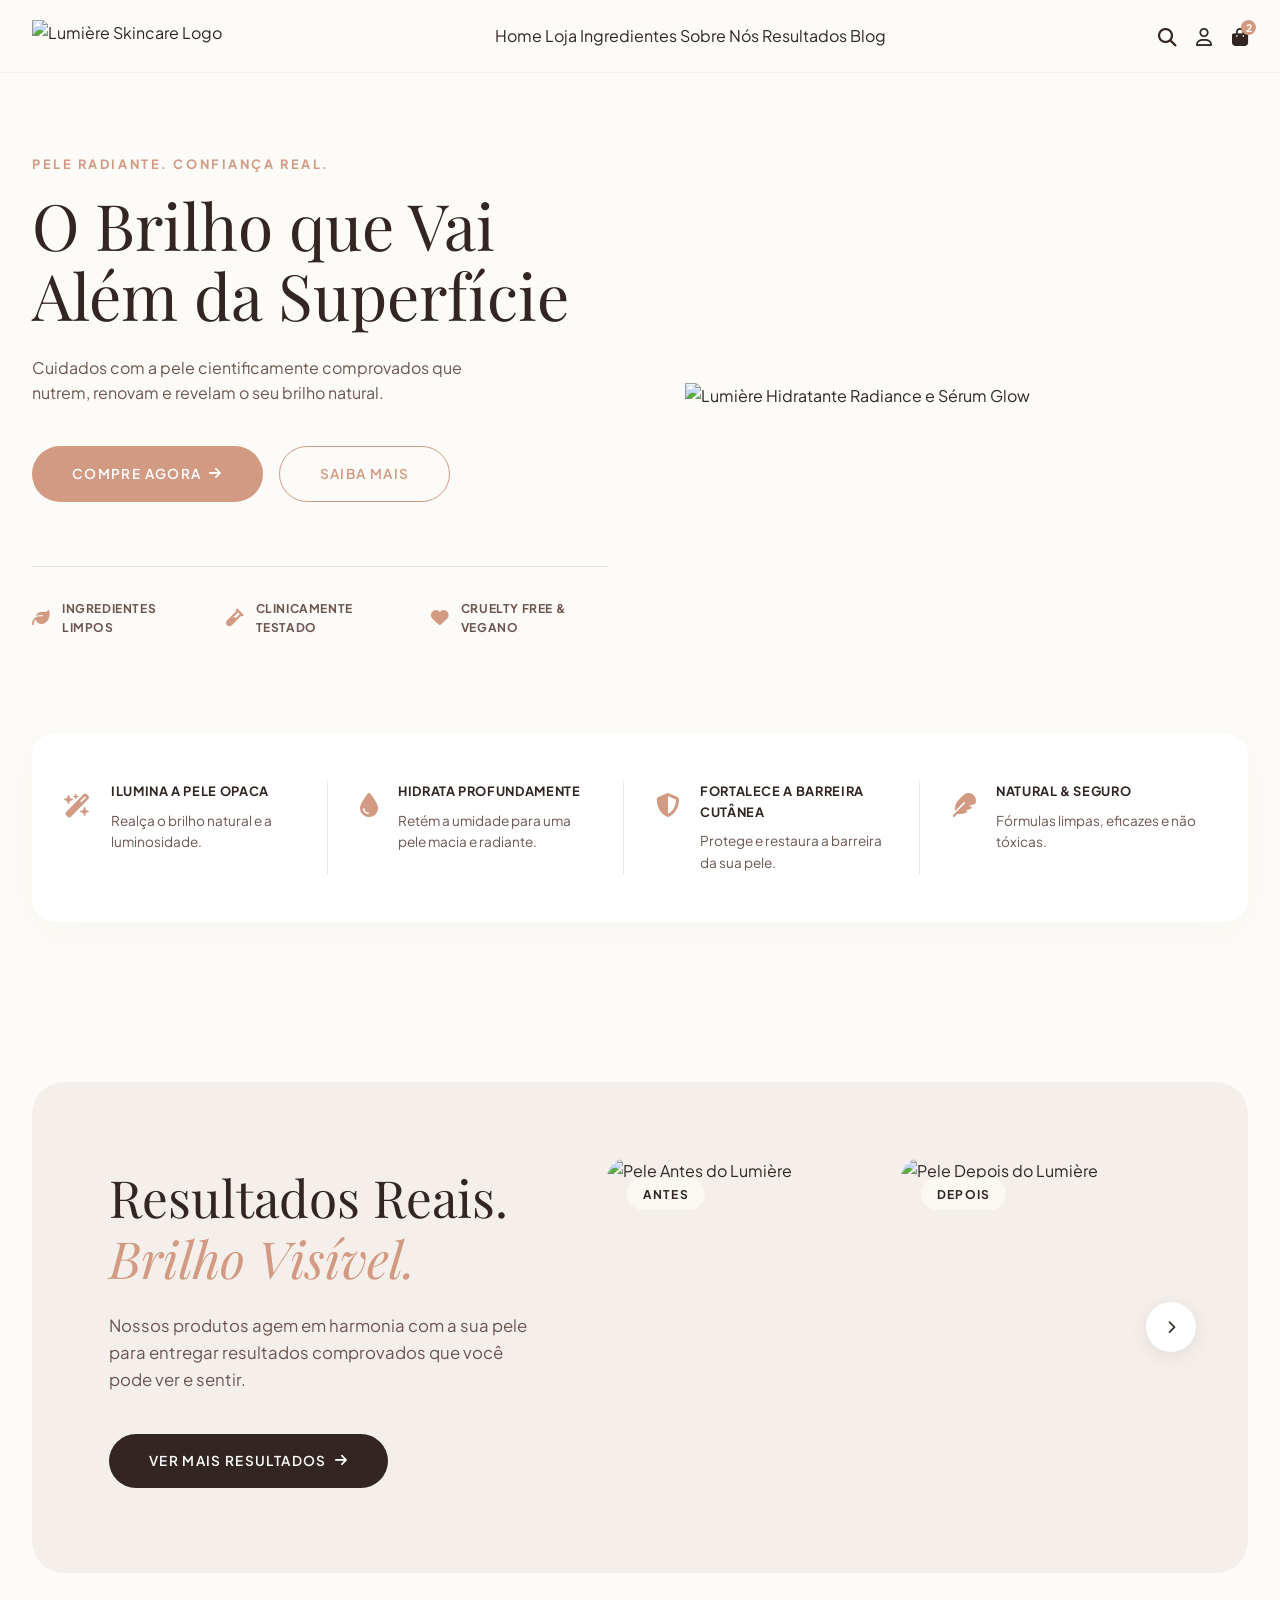
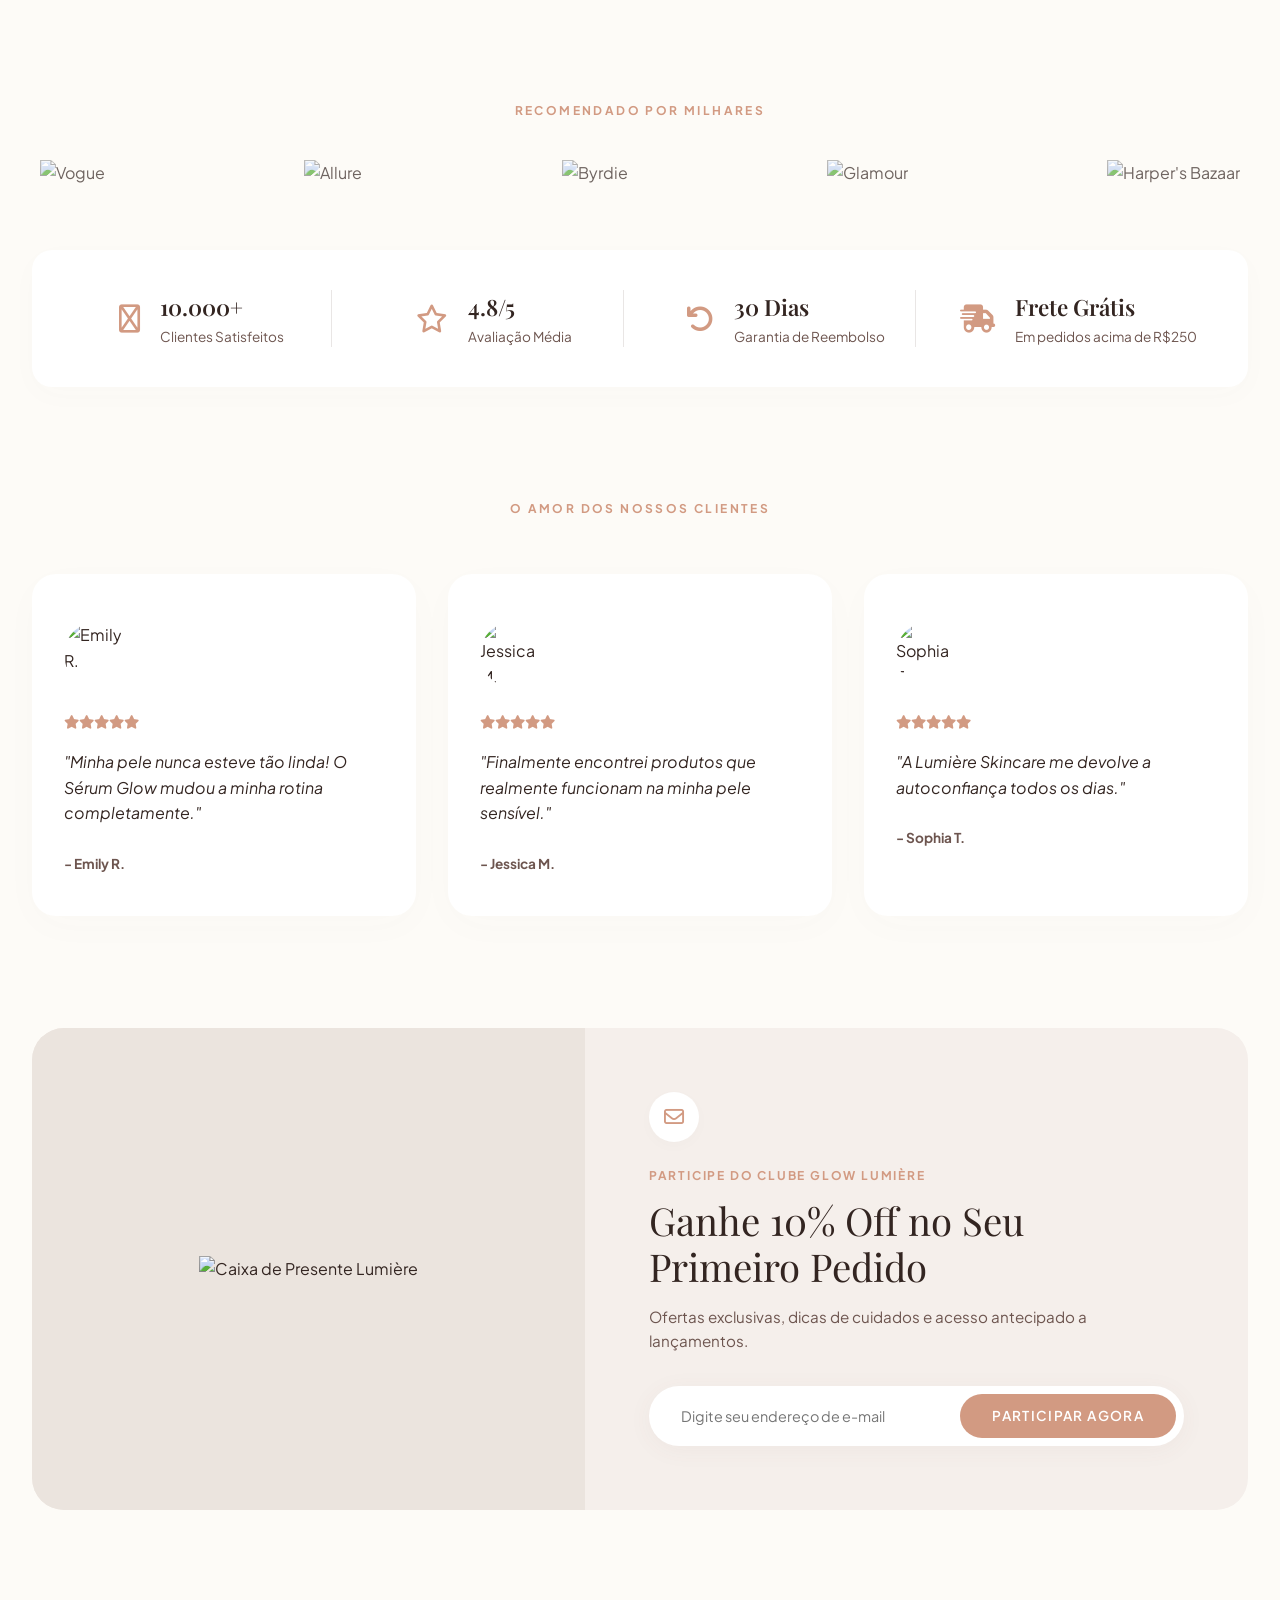
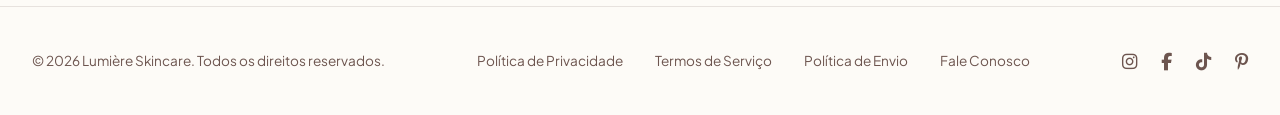
==== index.html @ f9deb0c3 "Update index.html" ====
<!DOCTYPE html>
<html lang="pt-BR">
<head>
    <meta charset="UTF-8">
    <meta name="viewport" content="width=device-width, initial-scale=1.0">
    <title>Lumière Skincare | Marca de Cosméticos de Luxo</title>
    <link rel="stylesheet" href="css/style.css">
</head>
<body>

    <header class="main-header">
        <div class="header-container">
            <div class="logo">
                <a href="#">
                    <img src="https://placehold.co/150x40/332521/FDFBF7?text=LUMIÈRE" alt="Lumière Skincare Logo">
                </a>
            </div>
            
<nav>
    <a href="index.html">Home</a>
    <a href="loja.html">Loja</a>
    <a href="ingredientes.html">Ingredientes</a>
    <a href="sobre.html">Sobre Nós</a>
    <a href="resultados.html">Resultados</a>
    <a href="blog.html">Blog</a>
</nav>
            <div class="header-actions">
                <button aria-label="Buscar"><i class="fa-solid fa-magnifying-glass"></i></button>
                <button aria-label="Minha Conta"><i class="fa-regular fa-user"></i></button>
                <button aria-label="Carrinho" class="cart-icon" data-count="2"><i class="fa-solid fa-bag-shopping"></i></button>
                <button aria-label="Menu Mobile" class="mobile-menu-toggle"><i class="fa-solid fa-bars"></i></button>
            </div>
        </div>
    </header>

    <main>
        <section class="hero-section">
            <div class="hero-container">
                <div class="hero-content">
                    <span class="hero-subtitle">PELE RADIANTE. CONFIANÇA REAL.</span>
                    <h1 class="hero-title">O Brilho que Vai<br>Além da Superfície</h1>
                    <p class="hero-description">
                        Cuidados com a pele cientificamente comprovados que nutrem, renovam e revelam o seu brilho natural.
                    </p>
                    <div class="hero-buttons">
                        <a href="#" class="btn btn-primary">COMPRE AGORA <i class="fa-solid fa-arrow-right"></i></a>
                        <a href="#" class="btn btn-secondary">SAIBA MAIS</a>
                    </div>
                    
                    <div class="hero-badges">
                        <div class="badge-item">
                            <i class="fa-solid fa-leaf"></i>
                            <span>INGREDIENTES LIMPOS</span>
                        </div>
                        <div class="badge-item">
                            <i class="fa-solid fa-vial"></i>
                            <span>CLINICAMENTE TESTADO</span>
                        </div>
                        <div class="badge-item">
                            <i class="fa-solid fa-heart"></i>
                            <span>CRUELTY FREE & VEGANO</span>
                        </div>
                    </div>
                </div>
                
                <div class="hero-images">
                    <div class="hero-main-image-wrapper">
                        <img src="https://placehold.co/550x550/E6BAA8/332521?text=Produtos+Lumière" alt="Lumière Hidratante Radiance e Sérum Glow" class="hero-main-img">
                    </div>
                </div>
            </div>
        </section>

        <section class="benefits-section">
            <div class="benefits-container">
                <div class="benefit-card">
                    <div class="benefit-icon">
                        <i class="fa-solid fa-wand-magic-sparkles"></i>
                    </div>
                    <div class="benefit-text">
                        <h3>ILUMINA A PELE OPACA</h3>
                        <p>Realça o brilho natural e a luminosidade.</p>
                    </div>
                </div>
                
                <div class="benefit-card">
                    <div class="benefit-icon">
                        <i class="fa-solid fa-droplet"></i>
                    </div>
                    <div class="benefit-text">
                        <h3>HIDRATA PROFUNDAMENTE</h3>
                        <p>Retém a umidade para uma pele macia e radiante.</p>
                    </div>
                </div>
                
                <div class="benefit-card">
                    <div class="benefit-icon">
                        <i class="fa-solid fa-shield-halved"></i>
                    </div>
                    <div class="benefit-text">
                        <h3>FORTALECE A BARREIRA CUTÂNEA</h3>
                        <p>Protege e restaura a barreira da sua pele.</p>
                    </div>
                </div>
                
                <div class="benefit-card">
                    <div class="benefit-icon">
                        <i class="fa-solid fa-feather"></i>
                    </div>
                    <div class="benefit-text">
                        <h3>NATURAL & SEGURO</h3>
                        <p>Fórmulas limpas, eficazes e não tóxicas.</p>
                    </div>
                </div>
            </div>
        </section>

        <section class="results-section">
            <div class="results-container">
                <div class="results-content">
                    <h2 class="section-title">Resultados Reais. <span class="text-highlight">Brilho Visível.</span></h2>
                    <p class="section-description">
                        Nossos produtos agem em harmonia com a sua pele para entregar resultados comprovados que você pode ver e sentir.
                    </p>
                    <a href="#" class="btn btn-primary-dark">VER MAIS RESULTADOS <i class="fa-solid fa-arrow-right"></i></a>
                </div>
                
                <div class="results-gallery">
                    <div class="gallery-slider">
                        <div class="image-container before-image">
                            <img src="https://placehold.co/300x475/EBE4DE/332521?text=ANTES" alt="Pele Antes do Lumière">
                            <span class="image-label">ANTES</span>
                        </div>
                        <div class="image-container after-image">
                            <img src="https://placehold.co/300x475/E6BAA8/332521?text=DEPOIS" alt="Pele Depois do Lumière">
                            <span class="image-label">DEPOIS</span>
                        </div>
                        <button class="slider-arrow" aria-label="Próxima imagem">
                            <i class="fa-solid fa-chevron-right"></i>
                        </button>
                    </div>
                </div>
            </div>
        </section>

        <section class="press-section">
            <p class="press-subtitle">RECOMENDADO POR MILHARES</p>
            <div class="press-container">
                <div class="press-logo"><img src="https://placehold.co/120x30/transparent/6D554F?text=VOGUE" alt="Vogue"></div>
                <div class="press-logo"><img src="https://placehold.co/120x30/transparent/6D554F?text=ALLURE" alt="Allure"></div>
                <div class="press-logo"><img src="https://placehold.co/120x30/transparent/6D554F?text=BYRDIE" alt="Byrdie"></div>
                <div class="press-logo"><img src="https://placehold.co/120x30/transparent/6D554F?text=GLAMOUR" alt="Glamour"></div>
                <div class="press-logo"><img src="https://placehold.co/120x30/transparent/6D554F?text=BAZAAR" alt="Harper's Bazaar"></div>
            </div>
        </section>

        <section class="stats-section">
            <div class="stats-container">
                <div class="stat-item">
                    <div class="stat-icon"><i class="fa-regular fa-user-group"></i></div>
                    <div class="stat-info">
                        <h4>10.000+</h4>
                        <p>Clientes Satisfeitos</p>
                    </div>
                </div>
                <div class="stat-item">
                    <div class="stat-icon"><i class="fa-regular fa-star"></i></div>
                    <div class="stat-info">
                        <h4>4.8/5</h4>
                        <p>Avaliação Média</p>
                </div>
                </div>
                <div class="stat-item">
                    <div class="stat-icon"><i class="fa-solid fa-arrow-rotate-left"></i></div>
                    <div class="stat-info">
                        <h4>30 Dias</h4>
                        <p>Garantia de Reembolso</p>
                    </div>
                </div>
                <div class="stat-item">
                    <div class="stat-icon"><i class="fa-solid fa-truck-fast"></i></div>
                    <div class="stat-info">
                        <h4>Frete Grátis</h4>
                        <p>Em pedidos acima de R$250</p>
                    </div>
                </div>
            </div>
        </section>

        <section class="testimonials-section">
            <p class="testimonials-subtitle">O AMOR DOS NOSSOS CLIENTES</p>
            <div class="testimonials-container">
                <div class="testimonial-card">
                    <div class="user-avatar">
                        <img src="https://placehold.co/65x65/E6BAA8/332521?text=User" alt="Emily R.">
                    </div>
                    <div class="testimonial-content">
                        <div class="rating-stars">
                            <i class="fa-solid fa-star"></i><i class="fa-solid fa-star"></i><i class="fa-solid fa-star"></i><i class="fa-solid fa-star"></i><i class="fa-solid fa-star"></i>
                        </div>
                        <p class="quote">"Minha pele nunca esteve tão linda! O Sérum Glow mudou a minha rotina completamente."</p>
                        <span class="author">- Emily R.</span>
                    </div>
                </div>

                <div class="testimonial-card">
                    <div class="user-avatar">
                        <img src="https://placehold.co/65x65/EBE4DE/332521?text=User" alt="Jessica M.">
                    </div>
                    <div class="testimonial-content">
                        <div class="rating-stars">
                            <i class="fa-solid fa-star"></i><i class="fa-solid fa-star"></i><i class="fa-solid fa-star"></i><i class="fa-solid fa-star"></i><i class="fa-solid fa-star"></i>
                        </div>
                        <p class="quote">"Finalmente encontrei produtos que realmente funcionam na minha pele sensível."</p>
                        <span class="author">- Jessica M.</span>
                    </div>
                </div>

                <div class="testimonial-card">
                    <div class="user-avatar">
                        <img src="https://placehold.co/65x65/D29A82/FFFFFF?text=User" alt="Sophia T.">
                    </div>
                    <div class="testimonial-content">
                        <div class="rating-stars">
                            <i class="fa-solid fa-star"></i><i class="fa-solid fa-star"></i><i class="fa-solid fa-star"></i><i class="fa-solid fa-star"></i><i class="fa-solid fa-star"></i>
                        </div>
                        <p class="quote">"A Lumière Skincare me devolve a autoconfiança todos os dias."</p>
                        <span class="author">- Sophia T.</span>
                    </div>
                </div>
            </div>
        </section>

        <section class="newsletter-section">
            <div class="newsletter-container">
                <div class="newsletter-bg-images">
                    <img src="https://placehold.co/400x300/EBE4DE/332521?text=Kit+Lumière" alt="Caixa de Presente Lumière" class="newsletter-prod-img">
                </div>
                <div class="newsletter-content-wrapper">
                    <div class="newsletter-icon-box">
                        <i class="fa-regular fa-envelope"></i>
                    </div>
                    <div class="newsletter-form-container">
                        <span class="newsletter-tag">PARTICIPE DO CLUBE GLOW LUMIÈRE</span>
                        <h2>Ganhe 10% Off no Seu Primeiro Pedido</h2>
                        <p>Ofertas exclusivas, dicas de cuidados e acesso antecipado a lançamentos.</p>
                        
                        <form class="newsletter-form" action="#" method="POST">
                            <input type="email" placeholder="Digite seu endereço de e-mail" required aria-label="Endereço de e-mail">
                            <button type="submit" class="btn btn-submit">PARTICIPAR AGORA</button>
                        </form>
                    </div>
                </div>
            </div>
        </section>
    </main>

    <footer class="main-footer">
        <div class="footer-container">
            <div class="footer-copyright">
                <p>&copy; 2026 Lumière Skincare. Todos os direitos reservados.</p>
            </div>
            
            <nav class="footer-links">
                <ul>
                    <li><a href="#">Política de Privacidade</a></li>
                    <li><a href="#">Termos de Serviço</a></li>
                    <li><a href="#">Política de Envio</a></li>
                    <li><a href="#">Fale Conosco</a></li>
                </ul>
            </nav>

            <div class="footer-socials">
                <a href="#" aria-label="Instagram"><i class="fa-brands fa-instagram"></i></a>
                <a href="#" aria-label="Facebook"><i class="fa-brands fa-facebook-f"></i></a>
                <a href="#" aria-label="TikTok"><i class="fa-brands fa-tiktok"></i></a>
                <a href="#" aria-label="Pinterest"><i class="fa-brands fa-pinterest-p"></i></a>
            </div>
        </div>
    </footer>

    <script src="js/script.js"></script>
</body>
</html>
---- css/style.css ----
@import url('https://fonts.googleapis.com/css2?family=Playfair+Display:ital,wght@0,400..700;1,400..700&family=Plus+Jakarta+Sans:wght@300;400;500;600;700&display=swap');
@import url('https://cdnjs.cloudflare.com/ajax/libs/font-awesome/6.4.0/css/all.min.css');

/* ==========================================================================
   RESET & BASE VARIABLES
   ========================================================================== */
:root {
    --clr-bg-main: #FDFBF7;
    --clr-bg-alt: #F5EFEB;
    --clr-primary: #D29A82;
    --clr-primary-light: #E6BAA8;
    --clr-text-dark: #332521;
    --clr-text-muted: #6D554F;
    --clr-white: #FFFFFF;
    --clr-border: rgba(109, 85, 79, 0.15);
    
    --ff-serif: 'Playfair Display', Georgia, serif;
    --ff-sans: 'Plus Jakarta Sans', sans-serif;
    
    --transition-smooth: cubic-bezier(0.25, 1, 0.5, 1);
    --speed-fast: 0.2s;
    --speed-normal: 0.4s;
}

*, *::before, *::after {
    box-sizing: border-box;
    margin: 0;
    padding: 0;
}

body {
    background-color: var(--clr-bg-main);
    color: var(--clr-text-dark);
    font-family: var(--ff-sans);
    line-height: 1.6;
    overflow-x: hidden;
    -webkit-font-smoothing: antialiased;
}

img {
    max-width: 100%;
    display: block;
    height: auto;
}

a {
    text-decoration: none;
    color: inherit;
    transition: color var(--speed-fast) var(--transition-smooth);
}

button, input {
    font-family: inherit;
    border: none;
    background: none;
}

ul {
    list-style: none;
}

/* ==========================================================================
   SHARED / REUSABLE STYLES
   ========================================================================== */
.btn {
    display: inline-flex;
    align-items: center;
    justify-content: center;
    gap: 0.5rem;
    padding: clamp(0.75rem, 2vw, 1rem) clamp(1.5rem, 4vw, 2.5rem);
    border-radius: 50px;
    font-size: 0.85rem;
    font-weight: 600;
    letter-spacing: 0.1em;
    text-transform: uppercase;
    cursor: pointer;
    transition: all var(--speed-normal) var(--transition-smooth);
}

.btn-primary {
    background-color: var(--clr-primary);
    color: var(--clr-white);
}

.btn-primary:hover {
    background-color: var(--clr-text-dark);
    transform: translateY(-2px);
}

.btn-secondary {
    border: 1px solid var(--clr-primary);
    color: var(--clr-primary);
    background-color: transparent;
}

.btn-secondary:hover {
    background-color: var(--clr-primary);
    color: var(--clr-white);
    transform: translateY(-2px);
}

.btn-primary-dark {
    background-color: var(--clr-text-dark);
    color: var(--clr-white);
}

.btn-primary-dark:hover {
    background-color: var(--clr-primary);
    transform: translateY(-2px);
}

/* ==========================================================================
   HEADER
   ========================================================================== */
.main-header {
    position: fixed;
    top: 0;
    left: 0;
    width: 100%;
    z-index: 1000;
    background-color: rgba(253, 251, 247, 0.95);
    border-bottom: 1px solid rgba(109, 85, 79, 0.05);
    transition: background-color var(--speed-fast);
}

.main-header.sticky {
    background-color: var(--clr-bg-main);
    box-shadow: 0 4px 30px rgba(0, 0, 0, 0.02);
}

.header-container {
    max-width: 1400px;
    margin: 0 auto;
    padding: 1.25rem 2rem;
    display: flex;
    align-items: center;
    justify-content: space-between;
}

.logo img {
    height: clamp(24px, 4vw, 32px);
}

.nav-menu ul {
    display: flex;
    gap: clamp(1rem, 2.5vw, 2.5rem);
}

.nav-menu a {
    font-size: 0.9rem;
    font-weight: 500;
    color: var(--clr-text-muted);
    position: relative;
}

.nav-menu a:hover, .nav-menu a.active {
    color: var(--clr-text-dark);
}

.nav-menu a.active::after {
    content: '';
    position: absolute;
    bottom: -6px;
    left: 50%;
    transform: translateX(-50%);
    width: 15px;
    height: 1.5px;
    background-color: var(--clr-primary);
}

.header-actions {
    display: flex;
    align-items: center;
    gap: 1.25rem;
}

.header-actions button {
    cursor: pointer;
    font-size: 1.15rem;
    color: var(--clr-text-dark);
    transition: color var(--speed-fast);
}

.header-actions button:hover {
    color: var(--clr-primary);
}

.cart-icon {
    position: relative;
}

.cart-icon::after {
    content: attr(data-count);
    position: absolute;
    top: -5px;
    right: -8px;
    background-color: var(--clr-primary);
    color: var(--clr-white);
    font-size: 0.65rem;
    font-weight: 700;
    width: 15px;
    height: 15px;
    border-radius: 50%;
    display: flex;
    align-items: center;
    justify-content: center;
}

.mobile-menu-toggle {
    display: none;
}

/* ==========================================================================
   HERO
   ========================================================================== */
.hero-section {
    padding: clamp(6rem, 12vw, 10rem) 2rem 4rem;
    position: relative;
    overflow: hidden;
}

.hero-container {
    max-width: 1400px;
    margin: 0 auto;
    display: grid;
    grid-template-columns: 1fr 1fr;
    align-items: center;
    gap: 4rem;
}

.hero-subtitle {
    font-size: 0.8rem;
    letter-spacing: 0.2em;
    font-weight: 700;
    color: var(--clr-primary);
    display: block;
    margin-bottom: 1rem;
}

.hero-title {
    font-family: var(--ff-serif);
    font-size: clamp(2.5rem, 5vw, 4.5rem);
    font-weight: 400;
    line-height: 1.1;
    color: var(--clr-text-dark);
    margin-bottom: 1.5rem;
}

.hero-description {
    font-size: clamp(1rem, 1.2vw, 1.15rem);
    color: var(--clr-text-muted);
    max-width: 480px;
    margin-bottom: 2.5rem;
}

.hero-buttons {
    display: flex;
    gap: 1rem;
    margin-bottom: 4rem;
}

.hero-badges {
    display: flex;
    gap: 2rem;
    border-top: 1px solid var(--clr-border);
    padding-top: 2rem;
}

.badge-item {
    display: flex;
    align-items: center;
    gap: 0.75rem;
}

.badge-item i {
    color: var(--clr-primary);
    font-size: 1.1rem;
}

.badge-item span {
    font-size: 0.75rem;
    font-weight: 700;
    letter-spacing: 0.05em;
    color: var(--clr-text-muted);
}

.hero-images {
    position: relative;
    display: flex;
    justify-content: center;
    align-items: center;
}

.hero-main-image-wrapper {
    position: relative;
    width: 100%;
    max-width: 550px;
}

/* ==========================================================================
   BENEFITS
   ========================================================================== */
.benefits-section {
    padding: 2rem;
    margin-bottom: 4rem;
}

.benefits-container {
    max-width: 1400px;
    margin: 0 auto;
    background-color: var(--clr-white);
    border-radius: 24px;
    padding: 3rem 2rem;
    display: grid;
    grid-template-columns: repeat(4, 1fr);
    gap: 2rem;
    box-shadow: 0 10px 40px rgba(109, 85, 79, 0.03);
}

.benefit-card {
    display: flex;
    gap: 1.25rem;
    align-items: flex-start;
}

.benefit-card:not(:last-child) {
    border-right: 1px solid var(--clr-border);
    padding-right: 1.5rem;
}

.benefit-icon {
    color: var(--clr-primary);
    font-size: 1.5rem;
    margin-top: 0.25rem;
}

.benefit-text h3 {
    font-size: 0.8rem;
    font-weight: 700;
    letter-spacing: 0.05em;
    margin-bottom: 0.5rem;
    color: var(--clr-text-dark);
}

.benefit-text p {
    font-size: 0.85rem;
    color: var(--clr-text-muted);
}

/* ==========================================================================
   RESULTS (BEFORE / AFTER)
   ========================================================================== */
.results-section {
    padding: 4rem 2rem;
}

.results-container {
    max-width: 1400px;
    margin: 0 auto;
    background-color: var(--clr-bg-alt);
    border-radius: 32px;
    padding: clamp(3rem, 6vw, 5rem);
    display: grid;
    grid-template-columns: 1fr 1.3fr;
    gap: 4rem;
    align-items: center;
}

.section-title {
    font-family: var(--ff-serif);
    font-size: clamp(2rem, 4vw, 3.2rem);
    font-weight: 400;
    line-height: 1.2;
    margin-bottom: 1.5rem;
}

.text-highlight {
    color: var(--clr-primary);
    font-style: italic;
}

.section-description {
    font-size: 1.05rem;
    color: var(--clr-text-muted);
    margin-bottom: 2.5rem;
    max-width: 420px;
}

.results-gallery {
    position: relative;
}

.gallery-slider {
    display: flex;
    gap: 1.5rem;
    position: relative;
}

.image-container {
    position: relative;
    flex: 1;
    border-radius: 20px;
    overflow: hidden;
}

.image-container img {
    width: 100%;
    object-fit: cover;
    aspect-ratio: 4/5;
}

.image-label {
    position: absolute;
    top: 1.25rem;
    left: 1.25rem;
    background-color: rgba(253, 251, 247, 0.8);
    padding: 0.4rem 1rem;
    border-radius: 50px;
    font-size: 0.75rem;
    font-weight: 700;
    letter-spacing: 0.1em;
}

.slider-arrow {
    position: absolute;
    right: -25px;
    top: 50%;
    transform: translateY(-50%);
    background-color: var(--clr-white);
    color: var(--clr-text-dark);
    width: 50px;
    height: 50px;
    border-radius: 50%;
    display: flex;
    align-items: center;
    justify-content: center;
    box-shadow: 0 4px 20px rgba(0,0,0,0.08);
    cursor: pointer;
    z-index: 10;
    transition: all var(--speed-fast);
}

.slider-arrow:hover {
    background-color: var(--clr-text-dark);
    color: var(--clr-white);
}

/* ==========================================================================
   PRESS LOGOS
   ========================================================================== */
.press-section {
    padding: 4rem 2rem 2rem;
    text-align: center;
}

.press-subtitle {
    font-size: 0.75rem;
    font-weight: 700;
    letter-spacing: 0.2em;
    color: var(--clr-primary);
    margin-bottom: 2.5rem;
}

.press-container {
    max-width: 1200px;
    margin: 0 auto;
    display: flex;
    justify-content: space-between;
    align-items: center;
    gap: 2rem;
    opacity: 0.7;
}

.press-logo img {
    max-height: 28px;
    object-fit: contain;
}

/* ==========================================================================
   STATS BAR
   ========================================================================== */
.stats-section {
    padding: 2rem;
}

.stats-container {
    max-width: 1400px;
    margin: 0 auto;
    background-color: var(--clr-white);
    border-radius: 20px;
    padding: 2.5rem;
    display: grid;
    grid-template-columns: repeat(4, 1fr);
    gap: 2rem;
    box-shadow: 0 8px 30px rgba(109, 85, 79, 0.02);
}

.stat-item {
    display: flex;
    align-items: center;
    justify-content: center;
    gap: 1.25rem;
}

.stat-item:not(:last-child) {
    border-right: 1px solid var(--clr-border);
}

.stat-icon {
    font-size: 1.75rem;
    color: var(--clr-primary);
}

.stat-info h4 {
    font-family: var(--ff-serif);
    font-size: 1.4rem;
    font-weight: 600;
}

.stat-info p {
    font-size: 0.85rem;
    color: var(--clr-text-muted);
}

/* ==========================================================================
   TESTIMONIALS
   ========================================================================== */
.testimonials-section {
    padding: 5rem 2rem;
    text-align: center;
}

.testimonials-subtitle {
    font-size: 0.75rem;
    font-weight: 700;
    letter-spacing: 0.2em;
    color: var(--clr-primary);
    margin-bottom: 3.5rem;
}

.testimonials-container {
    max-width: 1400px;
    margin: 0 auto;
    display: grid;
    grid-template-columns: repeat(3, 1fr);
    gap: 2rem;
}

.testimonial-card {
    background-color: var(--clr-white);
    border-radius: 24px;
    padding: 3rem 2rem 2.5rem;
    position: relative;
    box-shadow: 0 10px 40px rgba(109, 85, 79, 0.02);
    text-align: left;
    display: flex;
    flex-direction: column;
}

.user-avatar {
    width: 65px;
    height: 65px;
    border-radius: 50%;
    overflow: hidden;
    margin-bottom: 1.5rem;
}

.user-avatar img {
    width: 100%;
    height: 100%;
    object-fit: cover;
}

.rating-stars {
    color: var(--clr-primary);
    font-size: 0.85rem;
    margin-bottom: 1rem;
}

.quote {
    font-size: 1rem;
    color: var(--clr-text-dark);
    font-style: italic;
    line-height: 1.6;
    margin-bottom: 1.5rem;
    flex-grow: 1;
}

.author {
    font-size: 0.85rem;
    font-weight: 700;
    color: var(--clr-text-muted);
}

/* ==========================================================================
   NEWSLETTER
   ========================================================================== */
.newsletter-section {
    padding: 2rem;
    margin-bottom: 4rem;
}

.newsletter-container {
    max-width: 1400px;
    margin: 0 auto;
    background-color: var(--clr-bg-alt);
    border-radius: 32px;
    display: grid;
    grid-template-columns: 1fr 1.2fr;
    align-items: center;
    overflow: hidden;
}

.newsletter-bg-images {
    width: 100%;
    height: 100%;
    min-height: 350px;
    background-color: #EBE4DE;
    position: relative;
    display: flex;
    align-items: center;
    justify-content: center;
}

.newsletter-content-wrapper {
    padding: 4rem clamp(2rem, 5vw, 5rem);
    position: relative;
}

.newsletter-icon-box {
    width: 50px;
    height: 50px;
    background-color: var(--clr-white);
    border-radius: 50%;
    display: flex;
    align-items: center;
    justify-content: center;
    color: var(--clr-primary);
    font-size: 1.25rem;
    margin-bottom: 1.5rem;
    box-shadow: 0 4px 15px rgba(0,0,0,0.02);
}

.newsletter-tag {
    font-size: 0.75rem;
    font-weight: 700;
    letter-spacing: 0.15em;
    color: var(--clr-primary);
    display: block;
    margin-bottom: 0.75rem;
}

.newsletter-form-container h2 {
    font-family: var(--ff-serif);
    font-size: clamp(1.8rem, 3vw, 2.6rem);
    font-weight: 400;
    line-height: 1.2;
    margin-bottom: 1rem;
}

.newsletter-form-container p {
    color: var(--clr-text-muted);
    margin-bottom: 2rem;
    font-size: 0.95rem;
}

.newsletter-form {
    display: flex;
    background-color: var(--clr-white);
    padding: 0.5rem;
    border-radius: 50px;
    box-shadow: 0 4px 25px rgba(109, 85, 79, 0.05);
}

.newsletter-form input {
    flex: 1;
    padding: 0 1.5rem;
    font-size: 0.9rem;
    color: var(--clr-text-dark);
    outline: none;
}

.btn-submit {
    background-color: var(--clr-primary);
    color: var(--clr-white);
    border-radius: 50px;
    padding: 0.85rem 2rem;
}

.btn-submit:hover {
    background-color: var(--clr-text-dark);
}

/* ==========================================================================
   FOOTER
   ========================================================================== */
.main-footer {
    border-top: 1px solid var(--clr-border);
    padding: 2.5rem 2rem;
    background-color: var(--clr-bg-main);
}

.footer-container {
    max-width: 1400px;
    margin: 0 auto;
    display: flex;
    justify-content: space-between;
    align-items: center;
    gap: 2rem;
    font-size: 0.85rem;
    color: var(--clr-text-muted);
}

.footer-links ul {
    display: flex;
    gap: 2rem;
}

.footer-links a:hover {
    color: var(--clr-text-dark);
}

.footer-socials {
    display: flex;
    gap: 1.5rem;
    font-size: 1.1rem;
}

.footer-socials a:hover {
    color: var(--clr-primary);
}

/* ==========================================================================
   MEDIA QUERIES (RESPONSIVENESS)
   ========================================================================== */
@media (max-width: 1024px) {
    .hero-container {
        grid-template-columns: 1fr;
        gap: 3rem;
        text-align: center;
    }
    .hero-description {
        margin: 0 auto 2.5rem;
    }
    .hero-buttons {
        justify-content: center;
    }
    .hero-badges {
        justify-content: center;
    }
    .benefits-container {
        grid-template-columns: repeat(2, 1fr);
    }
    .benefit-card:nth-child(2) {
        border-right: none;
    }
    .results-container {
        grid-template-columns: 1fr;
        gap: 3rem;
    }
    .stats-container {
        grid-template-columns: repeat(2, 1fr);
    }
    .stat-item:nth-child(2) {
        border-right: none;
    }
    .testimonials-container {
        grid-template-columns: 1fr;
        max-width: 600px;
        margin: 0 auto;
    }
    .newsletter-container {
        grid-template-columns: 1fr;
    }
    .newsletter-bg-images {
        min-height: 250px;
    }
}

@media (max-width: 768px) {
    .nav-menu {
        display: none;
    }
    .mobile-menu-toggle {
        display: block;
    }
    .benefits-container {
        grid-template-columns: 1fr;
    }
    .benefit-card {
        border-right: none !important;
        padding-right: 0 !important;
        border-bottom: 1px solid var(--clr-border);
        padding-bottom: 1.5rem;
    }
    .benefit-card:last-child {
        border-bottom: none;
        padding-bottom: 0;
    }
    .stats-container {
        grid-template-columns: 1fr;
    }
    .stat-item {
        border-right: none !important;
        border-bottom: 1px solid var(--clr-border);
        padding-bottom: 1.5rem;
    }
    .stat-item:last-child {
        border-bottom: none;
        padding-bottom: 0;
    }
    .press-container {
        flex-wrap: wrap;
        justify-content: center;
        gap: 2rem 3rem;
    }
    .gallery-slider {
        flex-direction: column;
    }
    .slider-arrow {
        display: none;
    }
    .newsletter-form {
        flex-direction: column;
        background-color: transparent;
        box-shadow: none;
        padding: 0;
        gap: 1rem;
    }
    .newsletter-form input {
        background-color: var(--clr-white);
        padding: 1rem 1.5rem;
        border-radius: 50px;
        box-shadow: 0 4px 25px rgba(109, 85, 79, 0.05);
    }
    .footer-container {
        flex-direction: column;
        text-align: center;
        gap: 1.5rem;
    }
    .footer-links ul {
        flex-direction: column;
        gap: 1rem;
    }
}
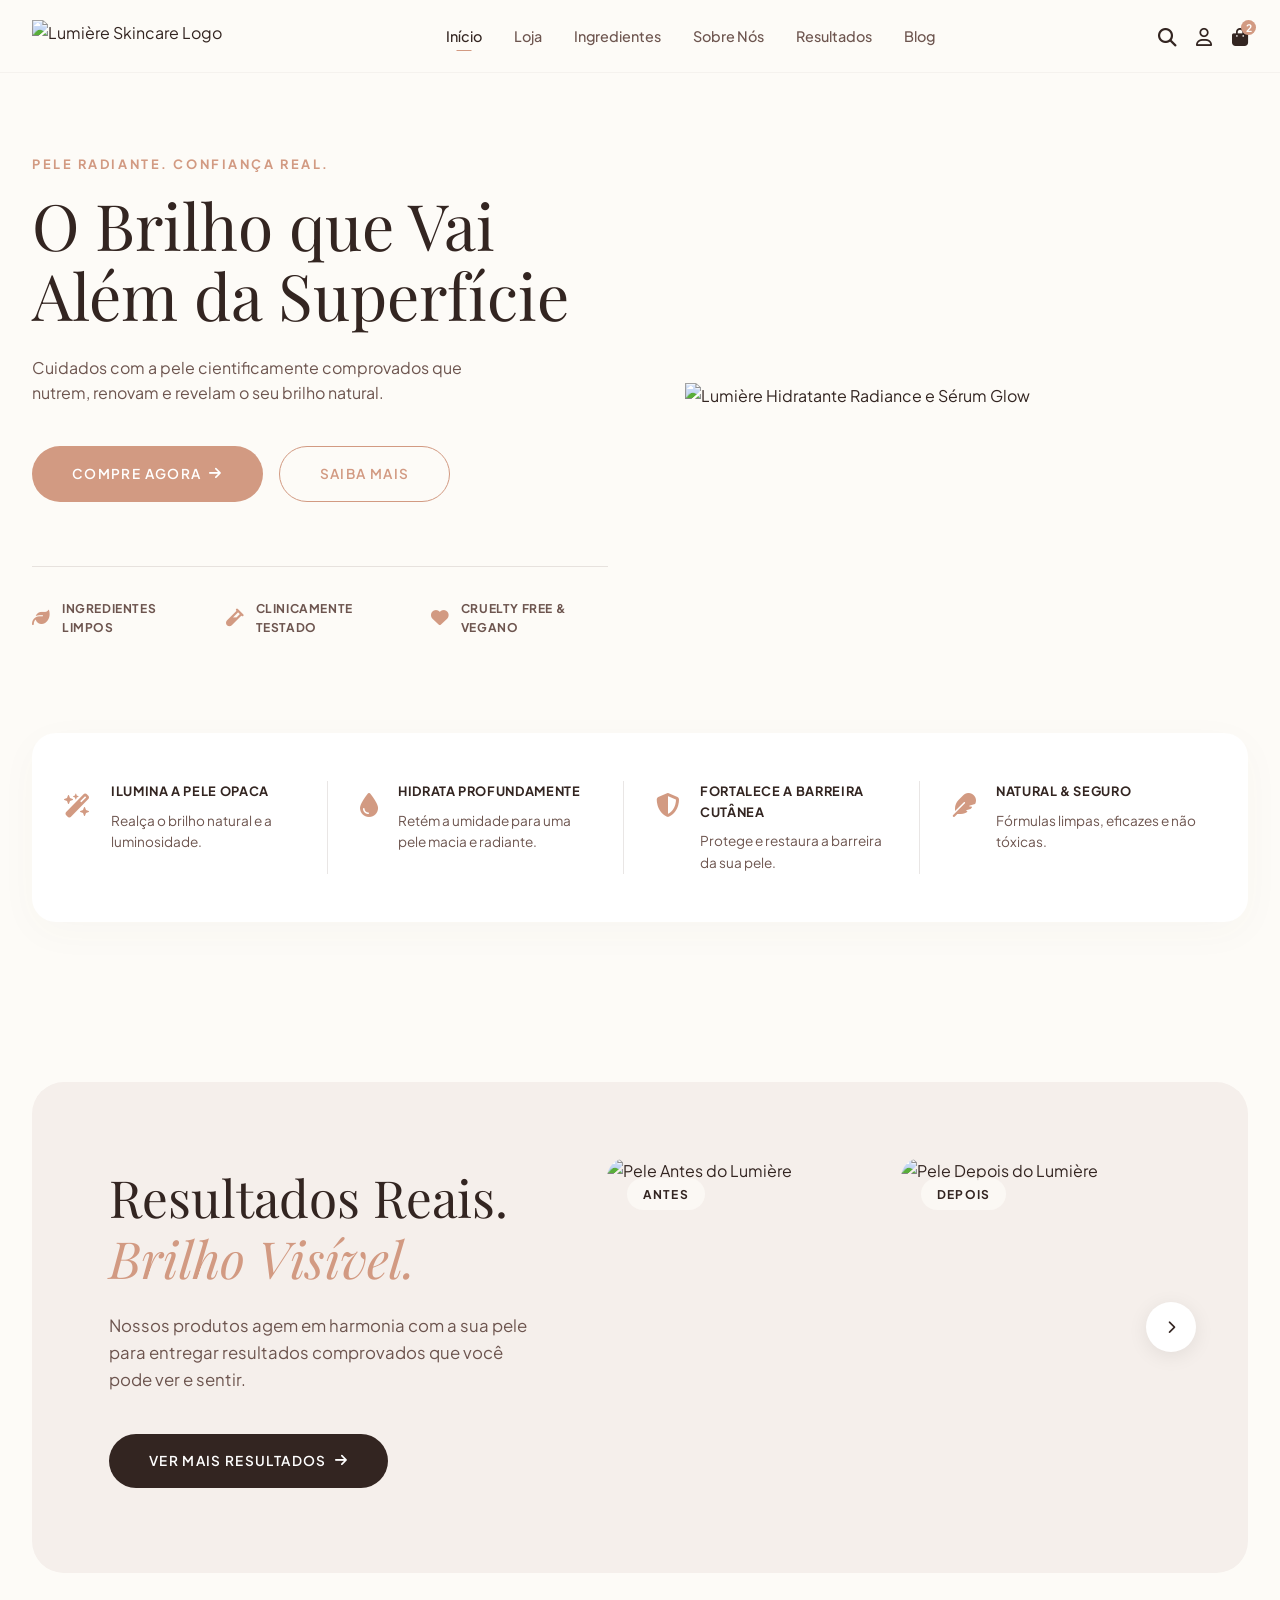
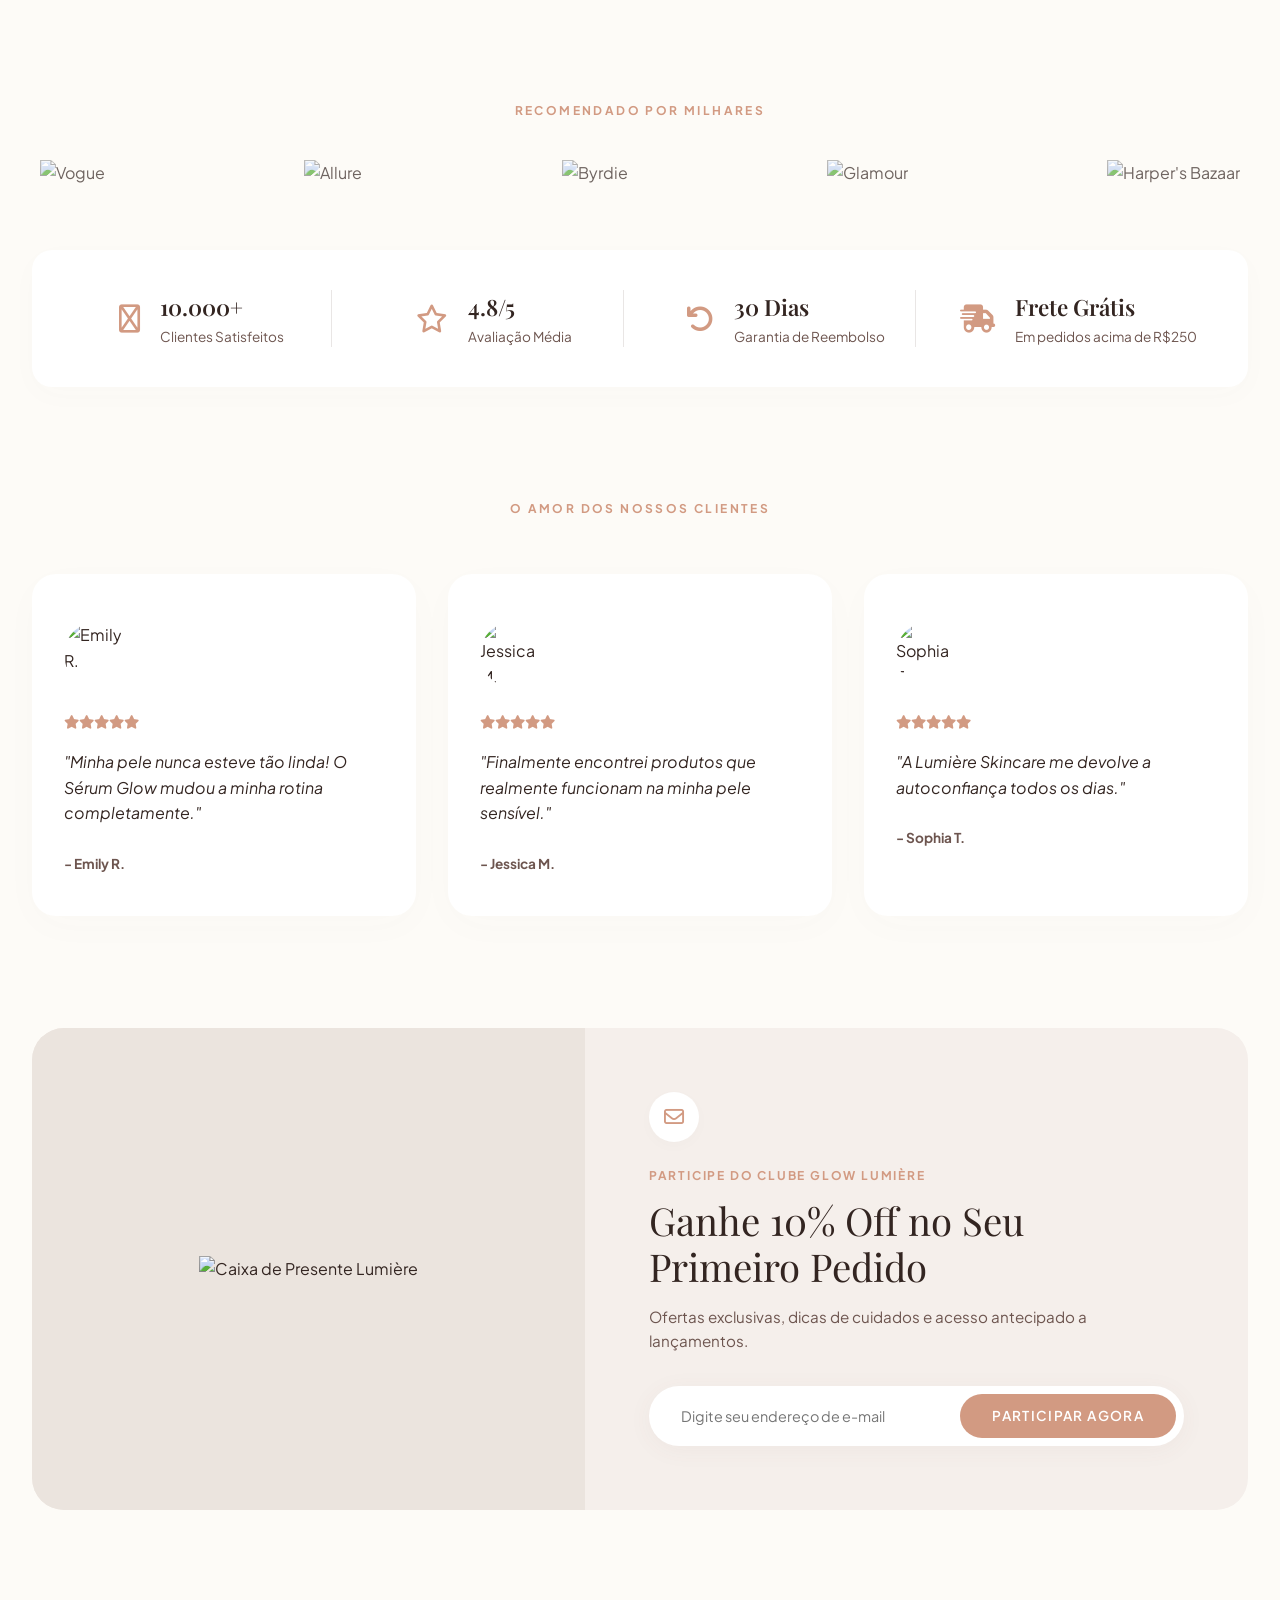
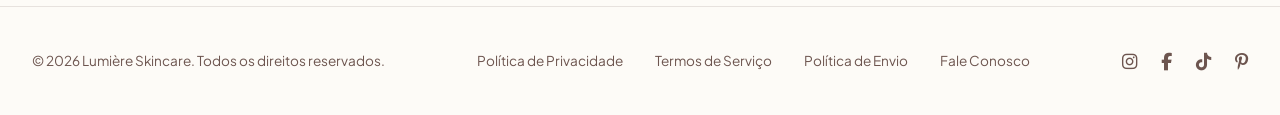
==== commit eb7a2f3e: "Refactor navigation menu with new structure" ====
--- a/index.html
+++ b/index.html
@@ -16,13 +16,15 @@
                 </a>
             </div>
             
-<nav>
-    <a href="index.html">Home</a>
-    <a href="loja.html">Loja</a>
-    <a href="ingredientes.html">Ingredientes</a>
-    <a href="sobre.html">Sobre Nós</a>
-    <a href="resultados.html">Resultados</a>
-    <a href="blog.html">Blog</a>
+<nav class="nav-menu">
+    <ul>
+        <li><a href="index.html" class="active">Início</a></li>
+        <li><a href="loja.html">Loja</a></li>
+        <li><a href="ingredientes.html">Ingredientes</a></li>
+        <li><a href="sobre.html">Sobre Nós</a></li>
+        <li><a href="resultados.html">Resultados</a></li>
+        <li><a href="blog.html">Blog</a></li>
+    </ul>
 </nav>
             <div class="header-actions">
                 <button aria-label="Buscar"><i class="fa-solid fa-magnifying-glass"></i></button>
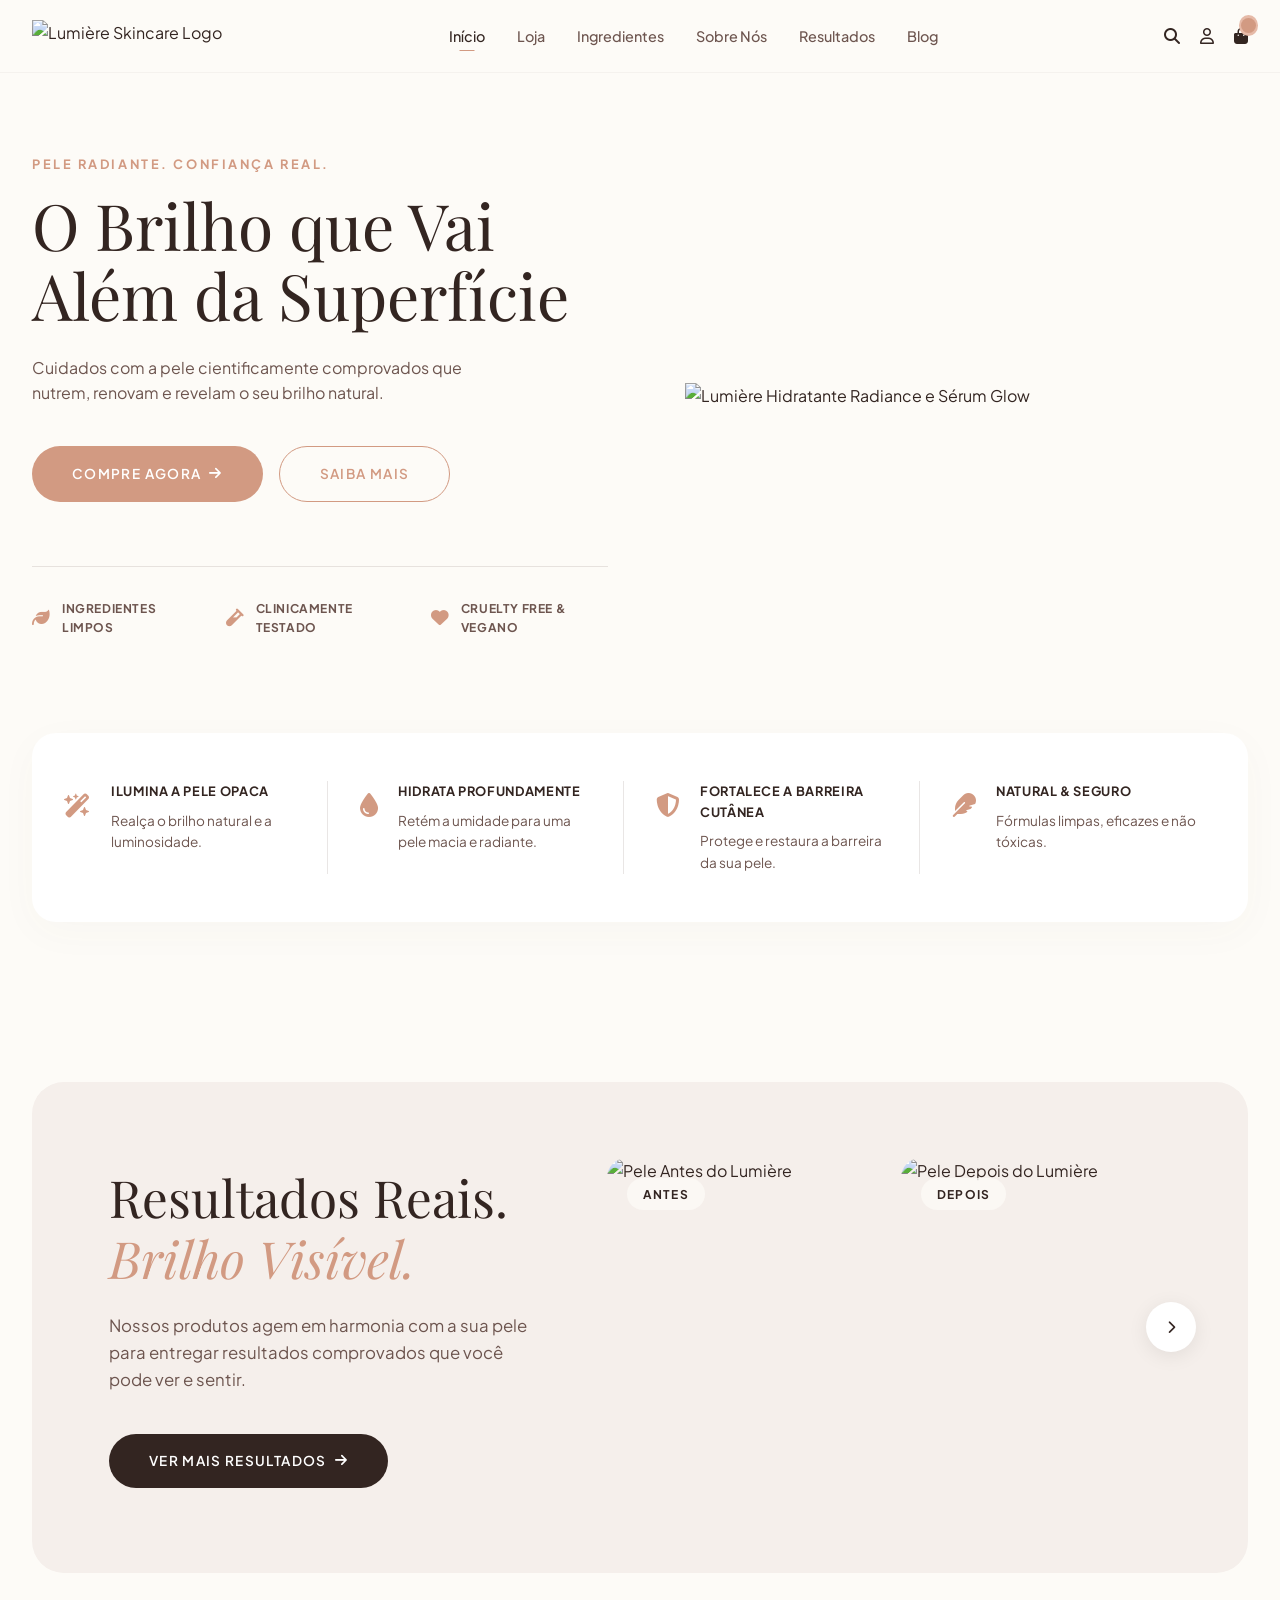
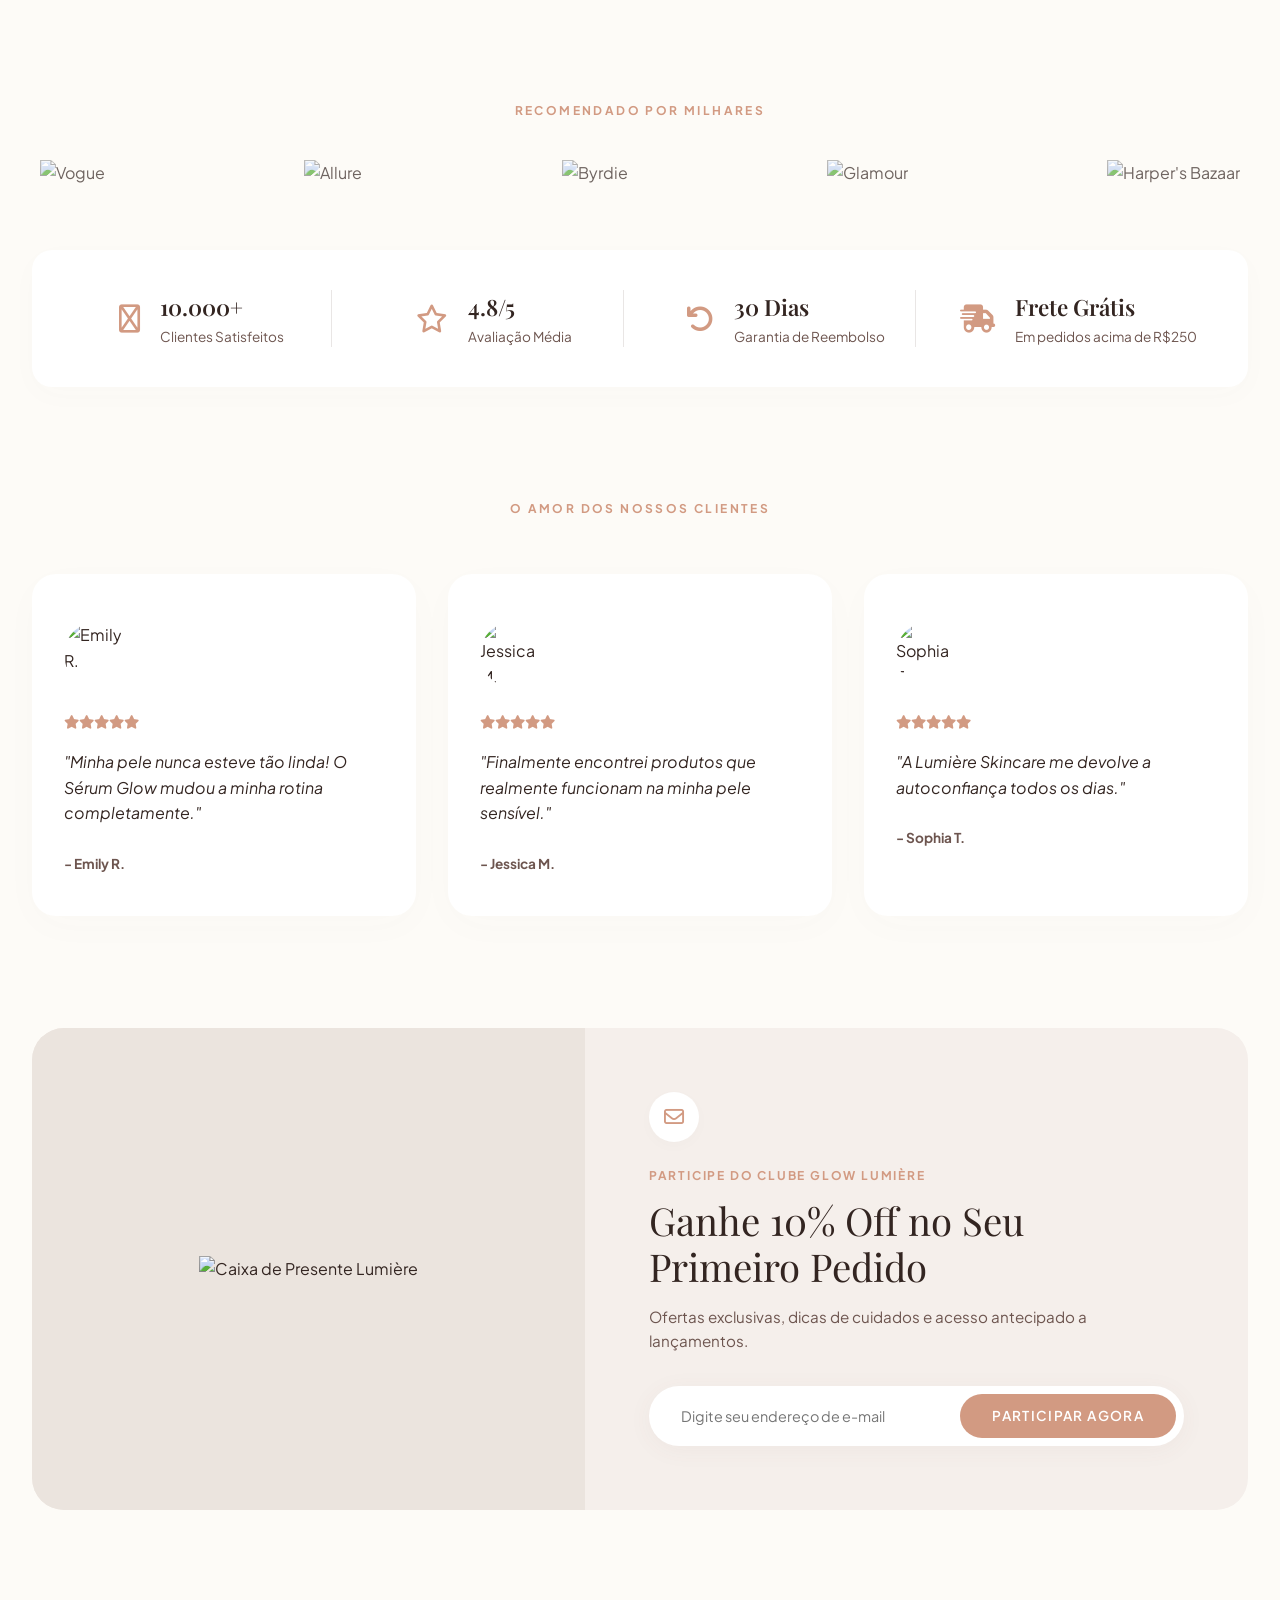
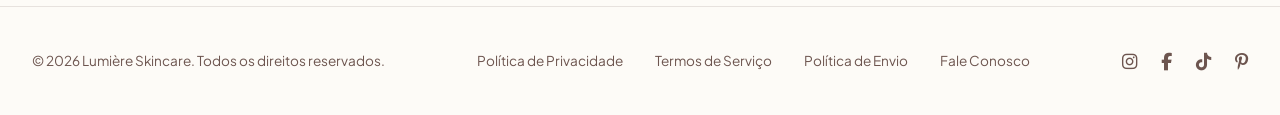
==== commit 21389c3e: "Update index.html" ====
--- a/index.html
+++ b/index.html
@@ -26,10 +26,16 @@
         <li><a href="blog.html">Blog</a></li>
     </ul>
 </nav>
-            <div class="header-actions">
-                <button aria-label="Buscar"><i class="fa-solid fa-magnifying-glass"></i></button>
-                <button aria-label="Minha Conta"><i class="fa-regular fa-user"></i></button>
-                <button aria-label="Carrinho" class="cart-icon" data-count="2"><i class="fa-solid fa-bag-shopping"></i></button>
+           <div class="header-actions">
+                <a href="loja.html" class="action-btn" aria-label="Buscar"><i class="fa-solid fa-magnifying-glass"></i></a>
+                
+                <a href="perfil.html" class="action-btn" aria-label="Minha Conta"><i class="fa-regular fa-user"></i></a>
+                
+                <a href="javascript:void(0)" onclick="toggleCart()" class="action-btn cart-icon" aria-label="Carrinho" style="position: relative; display: inline-block;">
+                    <i class="fa-solid fa-bag-shopping"></i>
+                    <span class="cart-count" style="position: absolute; top: -8px; right: -10px; background: #e6baa8; color: white; border-radius: 50%; padding: 2px 6px; font-size: 0.65rem; font-family: var(--ff-sans); font-weight: 700;">0</span>
+                </a>
+                
                 <button aria-label="Menu Mobile" class="mobile-menu-toggle"><i class="fa-solid fa-bars"></i></button>
             </div>
         </div>
